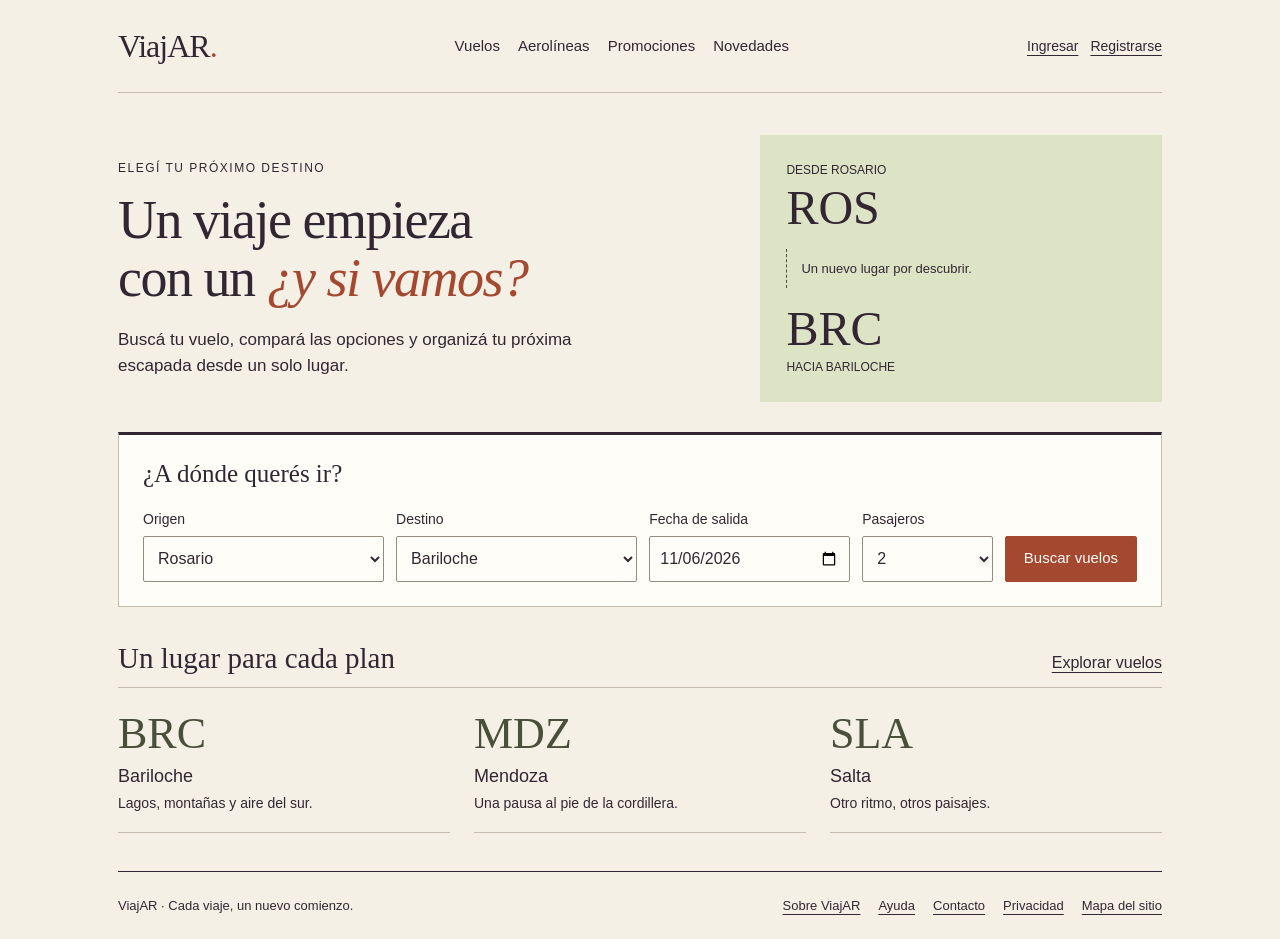
==== bocetos/index.html @ 1339fa0f "feat: agregar boceto de inicio y estilos de ViajAR" ====
<!DOCTYPE html>
<html lang="es-AR">
<head>
    <meta charset="UTF-8">
    <meta name="viewport" content="width=device-width, initial-scale=1.0">
    <title>Inicio | ViajAR</title>

    <link
        href="https://cdn.jsdelivr.net/npm/bootstrap@5.3.8/dist/css/bootstrap.min.css"
        rel="stylesheet"
        integrity="sha384-sRIl4kxILFvY47J16cr9ZwB07vP4J8+LH7qKQnuqkuIAvNWLzeN8tE5YBujZqJLB"
        crossorigin="anonymous"
    >
    <link rel="stylesheet" href="estilos.css">
</head>

<body>
    <a href="#contenido" class="saltar-contenido">
        Ir al contenido principal
    </a>

    <div class="container contenedor">
        <header class="cabecera">
            <a href="index.html" class="marca" aria-label="ViajAR Inicio">
                ViajAR<span>.</span>
            </a>

            <nav class="menu" aria-label="Navegación principal">
                <a href="vuelos.html">Vuelos</a>
                <a href="informacion.html#aerolineas">Aerolíneas</a>
                <a href="informacion.html#promociones">Promociones</a>
                <a href="informacion.html#novedades">Novedades</a>
            </nav>

            <nav class="accesos" aria-label="Acceso a la cuenta">
                <a href="iniciar_sesion.html">Ingresar</a>
                <a href="registro.html">Registrarse</a>
            </nav>
        </header>

        <main id="contenido">
            <section class="presentacion" aria-labelledby="titulo-principal">
                <div>
                    <p class="etiqueta">Elegí tu próximo destino</p>

                    <h1 id="titulo-principal">
                        Un viaje empieza<br>
                        con un <em>¿y si vamos?</em>
                    </h1>

                    <p class="descripcion">
                        Buscá tu vuelo, compará las opciones y organizá
                        tu próxima escapada desde un solo lugar.
                    </p>
                </div>

                <div class="tarjeta-ruta"
                     aria-label="Ruta de ejemplo de Rosario a Bariloche">
                    <p>DESDE ROSARIO</p>
                    <div class="codigo">ROS</div>
                    <div class="trayecto">Un nuevo lugar por descubrir.</div>
                    <div class="codigo">BRC</div>
                    <p>HACIA BARILOCHE</p>
                </div>
            </section>

            <section class="buscador" aria-labelledby="titulo-buscador">
                <h2 id="titulo-buscador">¿A dónde querés ir?</h2>

                <form action="vuelos.html"
                      method="get"
                      class="campos-busqueda">

                    <div class="campo">
                        <label for="origen">Origen</label>
                        <select id="origen" name="origen">
                            <option>Rosario</option>
                            <option>Buenos Aires</option>
                            <option>Córdoba</option>
                        </select>
                    </div>

                    <div class="campo">
                        <label for="destino">Destino</label>
                        <select id="destino" name="destino">
                            <option>Bariloche</option>
                            <option>Mendoza</option>
                            <option>Salta</option>
                        </select>
                    </div>

                    <div class="campo">
                        <label for="fecha">Fecha de salida</label>
                        <input
                            type="date"
                            id="fecha"
                            name="fecha"
                            value="2026-11-06"
                        >
                    </div>

                    <div class="campo">
                        <label for="pasajeros">Pasajeros</label>
                        <select id="pasajeros" name="pasajeros">
                            <option>1</option>
                            <option selected>2</option>
                            <option>3</option>
                            <option>4</option>
                            <option>5</option>
                            <option>6</option>
                            <option>7</option>
                            <option>8</option>
                            <option>9</option>
                            <option>10</option>
                        </select>
                    </div>

                    <button type="submit" class="boton">
                        Buscar vuelos
                    </button>
                </form>
            </section>

            <section aria-labelledby="titulo-destinos">
                <div class="cabecera-seccion">
                    <h2 id="titulo-destinos">Un lugar para cada plan</h2>
                    <a href="vuelos.html">Explorar vuelos</a>
                </div>

                <div class="destinos">
                    <article class="destino">
                        <div class="codigo">BRC</div>
                        <h3>Bariloche</h3>
                        <p>Lagos, montañas y aire del sur.</p>
                    </article>

                    <article class="destino">
                        <div class="codigo">MDZ</div>
                        <h3>Mendoza</h3>
                        <p>Una pausa al pie de la cordillera.</p>
                    </article>

                    <article class="destino">
                        <div class="codigo">SLA</div>
                        <h3>Salta</h3>
                        <p>Otro ritmo, otros paisajes.</p>
                    </article>
                </div>
            </section>
        </main>

        <footer class="pie">
            <p>ViajAR · Cada viaje, un nuevo comienzo.</p>

            <nav class="enlaces-pie"
                 aria-label="Información y mapa del sitio">
                <a href="informacion.html#sobre">Sobre ViajAR</a>
                <a href="informacion.html#ayuda">Ayuda</a>
                <a href="informacion.html#contacto">Contacto</a>
                <a href="informacion.html#privacidad">Privacidad</a>
                <a href="informacion.html#mapa">Mapa del sitio</a>
            </nav>
        </footer>
    </div>
</body>
</html>
---- bocetos/estilos.css ----
/* Colores y estilos compartidos */
:root {
    --fondo: #f5f0e6;
    --tinta: #332633;
    --terracota: #a4482f;
    --oliva: #485039;
    --verde-claro: #dce4c5;
    --papel: #fffdf8;
    --borde: #c7bdaf;
}

* {
    box-sizing: border-box;
}

body {
    margin: 0;
    background: var(--fondo);
    color: var(--tinta);
    font-family: Arial, Helvetica, sans-serif;
    font-size: 16px;
    line-height: 1.5;
}

a {
    color: var(--tinta);
    text-underline-offset: 4px;
}

a:focus-visible,
button:focus-visible,
input:focus-visible,
select:focus-visible {
    outline: 3px solid var(--oliva);
    outline-offset: 4px;
}

.contenedor {
    width: 100%;
    max-width: 1100px;
    margin: auto;
    padding: 0 28px;
}

.saltar-contenido {
    position: absolute;
    left: -10000px;
}

.saltar-contenido:focus {
    top: 12px;
    left: 12px;
    z-index: 10;
    padding: 12px;
    background: var(--papel);
}

.cabecera {
    display: flex;
    justify-content: space-between;
    align-items: center;
    flex-wrap: wrap;
    gap: 20px;
    padding: 22px 0;
    border-bottom: 1px solid var(--borde);
}

.marca {
    color: var(--tinta);
    font-family: Georgia, serif;
    font-size: 32px;
    text-decoration: none;
    letter-spacing: -1px;
}

.marca span {
    color: var(--terracota);
}

.menu,
.accesos,
.enlaces-pie {
    display: flex;
    align-items: center;
    flex-wrap: wrap;
    gap: 18px;
}

.menu a {
    padding: 8px 0;
    font-size: 15px;
    text-decoration: none;
}

.menu a:hover,
.menu a[aria-current="page"] {
    text-decoration: underline;
    text-underline-offset: 7px;
}

.accesos {
    font-size: 14px;
    gap: 12px;
}

.presentacion {
    display: grid;
    grid-template-columns: 1.5fr 1fr;
    align-items: center;
    gap: 40px;
    padding: 42px 0 30px;
}

.etiqueta {
    margin: 0 0 14px;
    font-size: 12px;
    letter-spacing: 1.5px;
    text-transform: uppercase;
}

h1,
h2 {
    color: var(--tinta);
    font-family: Georgia, serif;
    font-weight: normal;
}

h1 {
    margin: 0 0 20px;
    font-size: 54px;
    line-height: 1.08;
    letter-spacing: -1.5px;
}

h1 em {
    color: var(--terracota);
}

h2 {
    margin: 0;
    font-size: 29px;
}

.descripcion {
    max-width: 500px;
    margin: 0;
    font-size: 17px;
}

.tarjeta-ruta {
    padding: 26px;
    background: var(--verde-claro);
}

.tarjeta-ruta p {
    margin: 0;
    font-size: 12px;
}

.codigo {
    font-family: Georgia, serif;
    font-size: 48px;
    line-height: 1.2;
}

.trayecto {
    margin: 12px 0;
    padding: 10px 14px;
    border-left: 1px dashed var(--oliva);
    font-size: 13px;
}

.buscador {
    margin-bottom: 34px;
    padding: 24px;
    border: 1px solid var(--borde);
    border-top: 3px solid var(--tinta);
    background: var(--papel);
}

.buscador h2 {
    margin-bottom: 20px;
    font-size: 25px;
}

.campos-busqueda {
    display: grid;
    grid-template-columns: 1.2fr 1.2fr 1fr .65fr auto;
    align-items: end;
    gap: 12px;
}

.campo label {
    display: block;
    margin-bottom: 6px;
    font-size: 14px;
}

.campo input,
.campo select {
    width: 100%;
    min-width: 0;
    height: 46px;
    padding: 10px;
    border: 1px solid #968b7d;
    border-radius: 2px;
    background: var(--papel);
    color: var(--tinta);
    font-family: Arial, Helvetica, sans-serif;
    font-size: 16px;
}

.boton {
    display: inline-flex;
    align-items: center;
    justify-content: center;
    min-height: 46px;
    padding: 10px 18px;
    border: 1px solid var(--terracota);
    border-radius: 2px;
    background: var(--terracota);
    color: var(--papel);
    font-family: Arial, Helvetica, sans-serif;
    font-size: 15px;
    text-decoration: none;
    white-space: nowrap;
}

.boton:hover {
    background: #8c3c28;
    color: var(--papel);
}

.cabecera-seccion {
    display: flex;
    justify-content: space-between;
    align-items: baseline;
    flex-wrap: wrap;
    gap: 12px;
    margin-bottom: 20px;
    padding-bottom: 12px;
    border-bottom: 1px solid var(--borde);
}

.destinos {
    display: grid;
    grid-template-columns: repeat(3, 1fr);
    gap: 24px;
    margin-bottom: 38px;
}

.destino {
    padding-bottom: 18px;
    border-bottom: 1px solid var(--borde);
}

.destino .codigo {
    color: var(--oliva);
    font-size: 44px;
}

.destino h3 {
    margin: 5px 0;
    font-family: Arial, Helvetica, sans-serif;
    font-size: 18px;
    font-weight: normal;
}

.destino p {
    margin: 0;
    font-size: 14px;
}

.pie {
    display: flex;
    justify-content: space-between;
    flex-wrap: wrap;
    gap: 18px;
    padding: 24px 0;
    border-top: 1px solid var(--tinta);
    font-size: 13px;
}

.pie p {
    margin: 0;
}

/* Adaptación a pantallas medianas */
@media (max-width: 900px) {
    .menu {
        order: 3;
        width: 100%;
    }

    .campos-busqueda {
        grid-template-columns: 1fr 1fr;
    }

    .campos-busqueda .boton {
        grid-column: 1 / -1;
    }
}

/* Adaptación a celulares */
@media (max-width: 600px) {
    .contenedor {
        padding: 0 18px;
    }

    .presentacion {
        grid-template-columns: 1fr;
        padding-top: 30px;
    }

    h1 {
        font-size: 39px;
    }

    .tarjeta-ruta {
        display: none;
    }

    .campos-busqueda {
        grid-template-columns: 1fr;
    }

    .buscador {
        padding: 20px 16px;
    }

    .destinos {
        grid-template-columns: 1fr;
    }

    .destino {
        display: grid;
        grid-template-columns: 90px 1fr;
        column-gap: 12px;
        align-items: center;
    }

    .destino .codigo {
        grid-row: 1 / 3;
        font-size: 38px;
    }

    .destino h3,
    .destino p {
        grid-column: 2;
    }
}
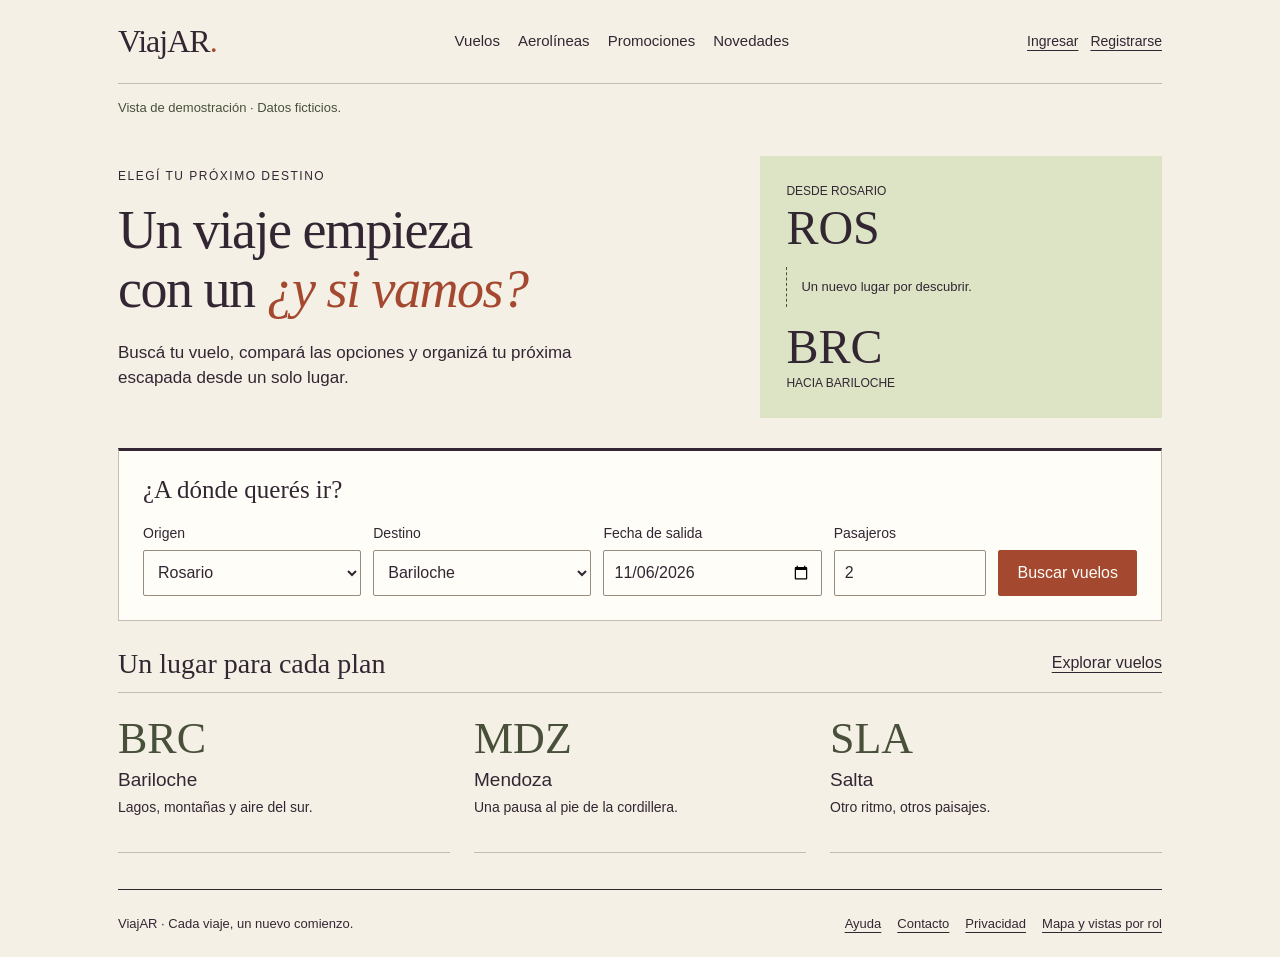
==== commit 253ae35a: "feat: completar bocetos visuales para regularidad" ====
--- a/bocetos/index.html
+++ b/bocetos/index.html
@@ -4,26 +4,16 @@
     <meta charset="UTF-8">
     <meta name="viewport" content="width=device-width, initial-scale=1.0">
     <title>Inicio | ViajAR</title>
+    <link href="https://cdn.jsdelivr.net/npm/bootstrap@5.3.8/dist/css/bootstrap.min.css" rel="stylesheet" integrity="sha384-sRIl4kxILFvY47J16cr9ZwB07vP4J8+LH7qKQnuqkuIAvNWLzeN8tE5YBujZqJLB" crossorigin="anonymous">
+    <link rel="stylesheet" href="estilos.css">
+    <script src="bocetos.js" defer></script>
+</head>
+<body>
+    <a class="saltar-contenido" href="#contenido">Ir al contenido principal</a>
 
-    <link
-        href="https://cdn.jsdelivr.net/npm/bootstrap@5.3.8/dist/css/bootstrap.min.css"
-        rel="stylesheet"
-        integrity="sha384-sRIl4kxILFvY47J16cr9ZwB07vP4J8+LH7qKQnuqkuIAvNWLzeN8tE5YBujZqJLB"
-        crossorigin="anonymous"
-    >
-    <link rel="stylesheet" href="estilos.css">
-</head>
-
-<body>
-    <a href="#contenido" class="saltar-contenido">
-        Ir al contenido principal
-    </a>
-
-    <div class="container contenedor">
+    <div class="contenedor">
         <header class="cabecera">
-            <a href="index.html" class="marca" aria-label="ViajAR Inicio">
-                ViajAR<span>.</span>
-            </a>
+            <a class="marca" href="index.html">ViajAR<span>.</span></a>
 
             <nav class="menu" aria-label="Navegación principal">
                 <a href="vuelos.html">Vuelos</a>
@@ -39,23 +29,20 @@
         </header>
 
         <main id="contenido">
-            <section class="presentacion" aria-labelledby="titulo-principal">
+            <p class="demo">Vista de demostración · Datos ficticios.</p>
+            <p id="aviso" class="respuesta" role="status" tabindex="-1"></p>
+
+            <section class="presentacion">
                 <div>
                     <p class="etiqueta">Elegí tu próximo destino</p>
-
-                    <h1 id="titulo-principal">
-                        Un viaje empieza<br>
-                        con un <em>¿y si vamos?</em>
-                    </h1>
-
+                    <h1>Un viaje empieza<br>con un <em>¿y si vamos?</em></h1>
                     <p class="descripcion">
                         Buscá tu vuelo, compará las opciones y organizá
                         tu próxima escapada desde un solo lugar.
                     </p>
                 </div>
 
-                <div class="tarjeta-ruta"
-                     aria-label="Ruta de ejemplo de Rosario a Bariloche">
+                <div class="tarjeta-ruta" aria-label="Ruta Rosario a Bariloche">
                     <p>DESDE ROSARIO</p>
                     <div class="codigo">ROS</div>
                     <div class="trayecto">Un nuevo lugar por descubrir.</div>
@@ -67,13 +54,10 @@
             <section class="buscador" aria-labelledby="titulo-buscador">
                 <h2 id="titulo-buscador">¿A dónde querés ir?</h2>
 
-                <form action="vuelos.html"
-                      method="get"
-                      class="campos-busqueda">
-
+                <form class="campos-busqueda" method="post" data-destino="vuelos.html">
                     <div class="campo">
                         <label for="origen">Origen</label>
-                        <select id="origen" name="origen">
+                        <select id="origen">
                             <option>Rosario</option>
                             <option>Buenos Aires</option>
                             <option>Córdoba</option>
@@ -82,7 +66,7 @@
 
                     <div class="campo">
                         <label for="destino">Destino</label>
-                        <select id="destino" name="destino">
+                        <select id="destino">
                             <option>Bariloche</option>
                             <option>Mendoza</option>
                             <option>Salta</option>
@@ -91,74 +75,51 @@
 
                     <div class="campo">
                         <label for="fecha">Fecha de salida</label>
-                        <input
-                            type="date"
-                            id="fecha"
-                            name="fecha"
-                            value="2026-11-06"
-                        >
+                        <input id="fecha" type="date" value="2026-11-06" required>
                     </div>
 
                     <div class="campo">
                         <label for="pasajeros">Pasajeros</label>
-                        <select id="pasajeros" name="pasajeros">
-                            <option>1</option>
-                            <option selected>2</option>
-                            <option>3</option>
-                            <option>4</option>
-                            <option>5</option>
-                            <option>6</option>
-                            <option>7</option>
-                            <option>8</option>
-                            <option>9</option>
-                            <option>10</option>
-                        </select>
+                        <input id="pasajeros" type="number" min="1" max="10" value="2" required>
                     </div>
 
-                    <button type="submit" class="boton">
-                        Buscar vuelos
-                    </button>
+                    <button class="boton" type="submit">Buscar vuelos</button>
                 </form>
             </section>
 
-            <section aria-labelledby="titulo-destinos">
-                <div class="cabecera-seccion">
-                    <h2 id="titulo-destinos">Un lugar para cada plan</h2>
-                    <a href="vuelos.html">Explorar vuelos</a>
-                </div>
+            <div class="cabecera-seccion">
+                <h2>Un lugar para cada plan</h2>
+                <a href="vuelos.html">Explorar vuelos</a>
+            </div>
 
-                <div class="destinos">
-                    <article class="destino">
-                        <div class="codigo">BRC</div>
-                        <h3>Bariloche</h3>
-                        <p>Lagos, montañas y aire del sur.</p>
-                    </article>
+            <section class="destinos" aria-label="Destinos destacados">
+                <article class="destino">
+                    <div class="codigo">BRC</div>
+                    <h3>Bariloche</h3>
+                    <p>Lagos, montañas y aire del sur.</p>
+                </article>
 
-                    <article class="destino">
-                        <div class="codigo">MDZ</div>
-                        <h3>Mendoza</h3>
-                        <p>Una pausa al pie de la cordillera.</p>
-                    </article>
+                <article class="destino">
+                    <div class="codigo">MDZ</div>
+                    <h3>Mendoza</h3>
+                    <p>Una pausa al pie de la cordillera.</p>
+                </article>
 
-                    <article class="destino">
-                        <div class="codigo">SLA</div>
-                        <h3>Salta</h3>
-                        <p>Otro ritmo, otros paisajes.</p>
-                    </article>
-                </div>
+                <article class="destino">
+                    <div class="codigo">SLA</div>
+                    <h3>Salta</h3>
+                    <p>Otro ritmo, otros paisajes.</p>
+                </article>
             </section>
         </main>
 
         <footer class="pie">
             <p>ViajAR · Cada viaje, un nuevo comienzo.</p>
-
-            <nav class="enlaces-pie"
-                 aria-label="Información y mapa del sitio">
-                <a href="informacion.html#sobre">Sobre ViajAR</a>
+            <nav aria-label="Información del sitio">
                 <a href="informacion.html#ayuda">Ayuda</a>
                 <a href="informacion.html#contacto">Contacto</a>
                 <a href="informacion.html#privacidad">Privacidad</a>
-                <a href="informacion.html#mapa">Mapa del sitio</a>
+                <a href="informacion.html#mapa">Mapa y vistas por rol</a>
             </nav>
         </footer>
     </div>
--- a/bocetos/estilos.css
+++ b/bocetos/estilos.css
@@ -1,4 +1,4 @@
-/* Colores y estilos compartidos */
+/* Colores compartidos */
 :root {
     --fondo: #f5f0e6;
     --tinta: #332633;
@@ -17,9 +17,7 @@
     margin: 0;
     background: var(--fondo);
     color: var(--tinta);
-    font-family: Arial, Helvetica, sans-serif;
-    font-size: 16px;
-    line-height: 1.5;
+    font: 16px/1.5 Arial, Helvetica, sans-serif;
 }
 
 a {
@@ -27,16 +25,21 @@
     text-underline-offset: 4px;
 }
 
+a:hover {
+    color: var(--terracota);
+}
+
 a:focus-visible,
 button:focus-visible,
 input:focus-visible,
-select:focus-visible {
+select:focus-visible,
+textarea:focus-visible,
+summary:focus-visible {
     outline: 3px solid var(--oliva);
     outline-offset: 4px;
 }
 
 .contenedor {
-    width: 100%;
     max-width: 1100px;
     margin: auto;
     padding: 0 28px;
@@ -48,54 +51,51 @@
 }
 
 .saltar-contenido:focus {
-    top: 12px;
-    left: 12px;
+    top: 10px;
+    left: 10px;
     z-index: 10;
     padding: 12px;
     background: var(--papel);
 }
 
-.cabecera {
-    display: flex;
-    justify-content: space-between;
-    align-items: center;
-    flex-wrap: wrap;
-    gap: 20px;
-    padding: 22px 0;
-    border-bottom: 1px solid var(--borde);
-}
-
-.marca {
-    color: var(--tinta);
-    font-family: Georgia, serif;
-    font-size: 32px;
-    text-decoration: none;
-    letter-spacing: -1px;
-}
-
-.marca span {
-    color: var(--terracota);
-}
-
+.cabecera,
+.pie,
 .menu,
 .accesos,
-.enlaces-pie {
+.acciones,
+.cabecera-seccion {
     display: flex;
     align-items: center;
     flex-wrap: wrap;
     gap: 18px;
 }
 
+.cabecera {
+    justify-content: space-between;
+    padding: 22px 0;
+    border-bottom: 1px solid var(--borde);
+}
+
+.marca {
+    font: 32px Georgia, serif;
+    text-decoration: none;
+    letter-spacing: -1px;
+}
+
+.marca span,
+h1 em {
+    color: var(--terracota);
+}
+
 .menu a {
+    font-size: 15px;
     padding: 8px 0;
-    font-size: 15px;
     text-decoration: none;
 }
 
 .menu a:hover,
 .menu a[aria-current="page"] {
     text-decoration: underline;
-    text-underline-offset: 7px;
 }
 
 .accesos {
@@ -103,51 +103,73 @@
     gap: 12px;
 }
 
+main {
+    padding-bottom: 36px;
+}
+
+.demo {
+    margin: 14px 0;
+    color: var(--oliva);
+    font-size: 13px;
+}
+
+.migas {
+    margin: 22px 0;
+    font-size: 14px;
+}
+
+h1,
+h2 {
+    font-family: Georgia, serif;
+    font-weight: normal;
+}
+
+h1 {
+    font-size: 42px;
+    line-height: 1.1;
+    margin: 12px 0 20px;
+}
+
+h2 {
+    font-size: 28px;
+    margin: 0 0 18px;
+}
+
+h3 {
+    font-size: 19px;
+    margin: 0 0 12px;
+}
+
+p {
+    margin: 0 0 16px;
+}
+
+.etiqueta {
+    font-size: 12px;
+    letter-spacing: 1.5px;
+    text-transform: uppercase;
+}
+
 .presentacion {
     display: grid;
     grid-template-columns: 1.5fr 1fr;
+    gap: 40px;
     align-items: center;
-    gap: 40px;
-    padding: 42px 0 30px;
-}
-
-.etiqueta {
-    margin: 0 0 14px;
-    font-size: 12px;
-    letter-spacing: 1.5px;
-    text-transform: uppercase;
-}
-
-h1,
-h2 {
-    color: var(--tinta);
-    font-family: Georgia, serif;
-    font-weight: normal;
-}
-
-h1 {
-    margin: 0 0 20px;
+    padding: 25px 0 30px;
+}
+
+.presentacion h1 {
     font-size: 54px;
-    line-height: 1.08;
     letter-spacing: -1.5px;
 }
 
-h1 em {
-    color: var(--terracota);
-}
-
-h2 {
-    margin: 0;
-    font-size: 29px;
-}
-
 .descripcion {
-    max-width: 500px;
-    margin: 0;
+    max-width: 510px;
     font-size: 17px;
 }
 
-.tarjeta-ruta {
+.tarjeta-ruta,
+.resumen {
     padding: 26px;
     background: var(--verde-claro);
 }
@@ -158,9 +180,7 @@
 }
 
 .codigo {
-    font-family: Georgia, serif;
-    font-size: 48px;
-    line-height: 1.2;
+    font: 48px Georgia, serif;
 }
 
 .trayecto {
@@ -170,24 +190,29 @@
     font-size: 13px;
 }
 
-.buscador {
-    margin-bottom: 34px;
+.buscador,
+.panel,
+.comprobante {
+    background: var(--papel);
     padding: 24px;
     border: 1px solid var(--borde);
     border-top: 3px solid var(--tinta);
-    background: var(--papel);
+    margin-bottom: 26px;
 }
 
 .buscador h2 {
-    margin-bottom: 20px;
     font-size: 25px;
 }
 
 .campos-busqueda {
     display: grid;
-    grid-template-columns: 1.2fr 1.2fr 1fr .65fr auto;
+    grid-template-columns: 1fr 1fr 1fr .7fr auto;
     align-items: end;
     gap: 12px;
+}
+
+.campo {
+    min-width: 0;
 }
 
 .campo label {
@@ -197,17 +222,27 @@
 }
 
 .campo input,
-.campo select {
+.campo select,
+.campo textarea {
     width: 100%;
     min-width: 0;
-    height: 46px;
+    min-height: 46px;
     padding: 10px;
     border: 1px solid #968b7d;
     border-radius: 2px;
     background: var(--papel);
     color: var(--tinta);
-    font-family: Arial, Helvetica, sans-serif;
-    font-size: 16px;
+    font: inherit;
+}
+
+.campo textarea {
+    min-height: 100px;
+}
+
+.ayuda {
+    display: block;
+    margin-top: 6px;
+    font-size: 13px;
 }
 
 .boton {
@@ -216,14 +251,13 @@
     justify-content: center;
     min-height: 46px;
     padding: 10px 18px;
+    background: var(--terracota);
+    color: var(--papel);
     border: 1px solid var(--terracota);
     border-radius: 2px;
-    background: var(--terracota);
-    color: var(--papel);
-    font-family: Arial, Helvetica, sans-serif;
-    font-size: 15px;
+    font: inherit;
     text-decoration: none;
-    white-space: nowrap;
+    cursor: pointer;
 }
 
 .boton:hover {
@@ -231,22 +265,32 @@
     color: var(--papel);
 }
 
+.secundario {
+    background: transparent;
+    border-color: var(--tinta);
+    color: var(--tinta);
+}
+
+.acciones {
+    margin-top: 22px;
+}
+
 .cabecera-seccion {
-    display: flex;
     justify-content: space-between;
-    align-items: baseline;
-    flex-wrap: wrap;
-    gap: 12px;
-    margin-bottom: 20px;
+    margin: 24px 0 20px;
     padding-bottom: 12px;
     border-bottom: 1px solid var(--borde);
 }
 
-.destinos {
+.cabecera-seccion h2 {
+    margin: 0;
+}
+
+.destinos,
+.columnas {
     display: grid;
     grid-template-columns: repeat(3, 1fr);
     gap: 24px;
-    margin-bottom: 38px;
 }
 
 .destino {
@@ -261,21 +305,204 @@
 
 .destino h3 {
     margin: 5px 0;
-    font-family: Arial, Helvetica, sans-serif;
-    font-size: 18px;
     font-weight: normal;
 }
 
 .destino p {
-    margin: 0;
     font-size: 14px;
 }
 
+.dos-columnas {
+    display: grid;
+    grid-template-columns: 1.3fr 1fr;
+    gap: 30px;
+    align-items: start;
+}
+
+.formulario {
+    display: grid;
+    grid-template-columns: 1fr 1fr;
+    gap: 18px;
+}
+
+.ancho {
+    grid-column: 1 / -1;
+}
+
+.resumen .boton {
+    width: 100%;
+}
+
+.total {
+    display: block;
+    margin: 16px 0;
+    font: 36px Georgia, serif;
+}
+
+.datos {
+    display: grid;
+    grid-template-columns: 1fr 1fr;
+    gap: 18px;
+    margin: 22px 0;
+}
+
+.datos dt {
+    font-size: 13px;
+}
+
+.datos dd {
+    margin: 4px 0 0;
+    font-weight: bold;
+}
+
+.vuelo {
+    display: grid;
+    grid-template-columns: 1.5fr 1fr;
+    background: var(--papel);
+    border: 1px solid var(--borde);
+    margin-bottom: 18px;
+}
+
+.vuelo > div {
+    padding: 24px;
+    min-width: 0;
+}
+
+.vuelo h2 {
+    font-size: 27px;
+}
+
+.precio {
+    border-left: 1px dashed var(--borde);
+}
+
+.precio strong {
+    display: block;
+    font: 30px Georgia, serif;
+}
+
+.precio .boton {
+    margin-top: 14px;
+}
+
+.estado {
+    display: inline-block;
+    padding: 5px 10px;
+    background: var(--verde-claro);
+    font-size: 13px;
+}
+
+.pendiente {
+    background: #f0dfcc;
+}
+
+.inactivo {
+    background: #e5ded7;
+}
+
+.reserva {
+    padding: 24px 0;
+    border-top: 1px solid var(--borde);
+}
+
+.paginacion {
+    display: flex;
+    justify-content: center;
+    gap: 20px;
+    margin: 24px 0;
+}
+
+.paginacion [aria-current] {
+    background: var(--tinta);
+    color: var(--papel);
+    padding: 4px 12px;
+}
+
+.tabla-contenedor {
+    overflow-x: auto;
+    margin-bottom: 24px;
+}
+
+table {
+    width: 100%;
+    min-width: 650px;
+    border-collapse: collapse;
+    background: var(--papel);
+    font-size: 14px;
+}
+
+caption {
+    caption-side: top;
+    color: var(--tinta);
+}
+
+th,
+td {
+    text-align: left;
+    padding: 16px 12px;
+    border-bottom: 1px solid var(--borde);
+    vertical-align: top;
+}
+
+th {
+    background: #e9e2d7;
+}
+
+td small {
+    display: block;
+    margin-top: 5px;
+}
+
+td a,
+td button {
+    margin: 3px 8px 3px 0;
+}
+
+.enlace {
+    border: 0;
+    background: none;
+    padding: 0;
+    color: var(--tinta);
+    text-decoration: underline;
+    cursor: pointer;
+    font: inherit;
+}
+
+.seccion {
+    padding-top: 30px;
+    margin-top: 20px;
+    border-top: 1px solid var(--borde);
+    scroll-margin-top: 20px;
+}
+
+details {
+    margin: 16px 0;
+    padding: 18px;
+    background: var(--papel);
+    border: 1px solid var(--borde);
+}
+
+summary {
+    cursor: pointer;
+    font-weight: bold;
+}
+
+details[open] summary {
+    margin-bottom: 18px;
+}
+
+.respuesta {
+    padding: 14px;
+    border-left: 3px solid var(--oliva);
+    background: #e7ecd9;
+}
+
+.respuesta:empty {
+    display: none;
+}
+
 .pie {
-    display: flex;
     justify-content: space-between;
-    flex-wrap: wrap;
-    gap: 18px;
     padding: 24px 0;
     border-top: 1px solid var(--tinta);
     font-size: 13px;
@@ -285,7 +512,17 @@
     margin: 0;
 }
 
-/* Adaptación a pantallas medianas */
+.pie nav {
+    display: flex;
+    flex-wrap: wrap;
+    gap: 16px;
+}
+
+li {
+    margin-bottom: 8px;
+}
+
+/* Pantallas medianas */
 @media (max-width: 900px) {
     .menu {
         order: 3;
@@ -301,42 +538,63 @@
     }
 }
 
-/* Adaptación a celulares */
-@media (max-width: 600px) {
+/* Celulares */
+@media (max-width: 650px) {
     .contenedor {
         padding: 0 18px;
     }
 
-    .presentacion {
+    .presentacion,
+    .dos-columnas,
+    .columnas,
+    .destinos,
+    .vuelo {
         grid-template-columns: 1fr;
-        padding-top: 30px;
+    }
+
+    .presentacion h1 {
+        font-size: 39px;
     }
 
     h1 {
-        font-size: 39px;
+        font-size: 35px;
     }
 
     .tarjeta-ruta {
         display: none;
     }
 
-    .campos-busqueda {
+    .campos-busqueda,
+    .formulario,
+    .datos {
         grid-template-columns: 1fr;
     }
 
-    .buscador {
+    .precio {
+        border-left: 0;
+        border-top: 1px dashed var(--borde);
+    }
+
+    .panel,
+    .buscador,
+    .resumen,
+    .comprobante {
         padding: 20px 16px;
     }
 
-    .destinos {
-        grid-template-columns: 1fr;
+    .vuelo > div {
+        padding: 20px 16px;
+    }
+
+    .boton {
+        max-width: 100%;
+        white-space: normal;
     }
 
     .destino {
         display: grid;
-        grid-template-columns: 90px 1fr;
+        grid-template-columns: 85px 1fr;
         column-gap: 12px;
-        align-items: center;
     }
 
     .destino .codigo {
@@ -348,4 +606,24 @@
     .destino p {
         grid-column: 2;
     }
+}
+
+/* Impresión del comprobante */
+@media print {
+    .cabecera,
+    .pie,
+    .demo,
+    .acciones,
+    .saltar-contenido {
+        display: none;
+    }
+
+    body {
+        background: white;
+        color: black;
+    }
+
+    .comprobante {
+        border: 1px solid black;
+    }
 }
